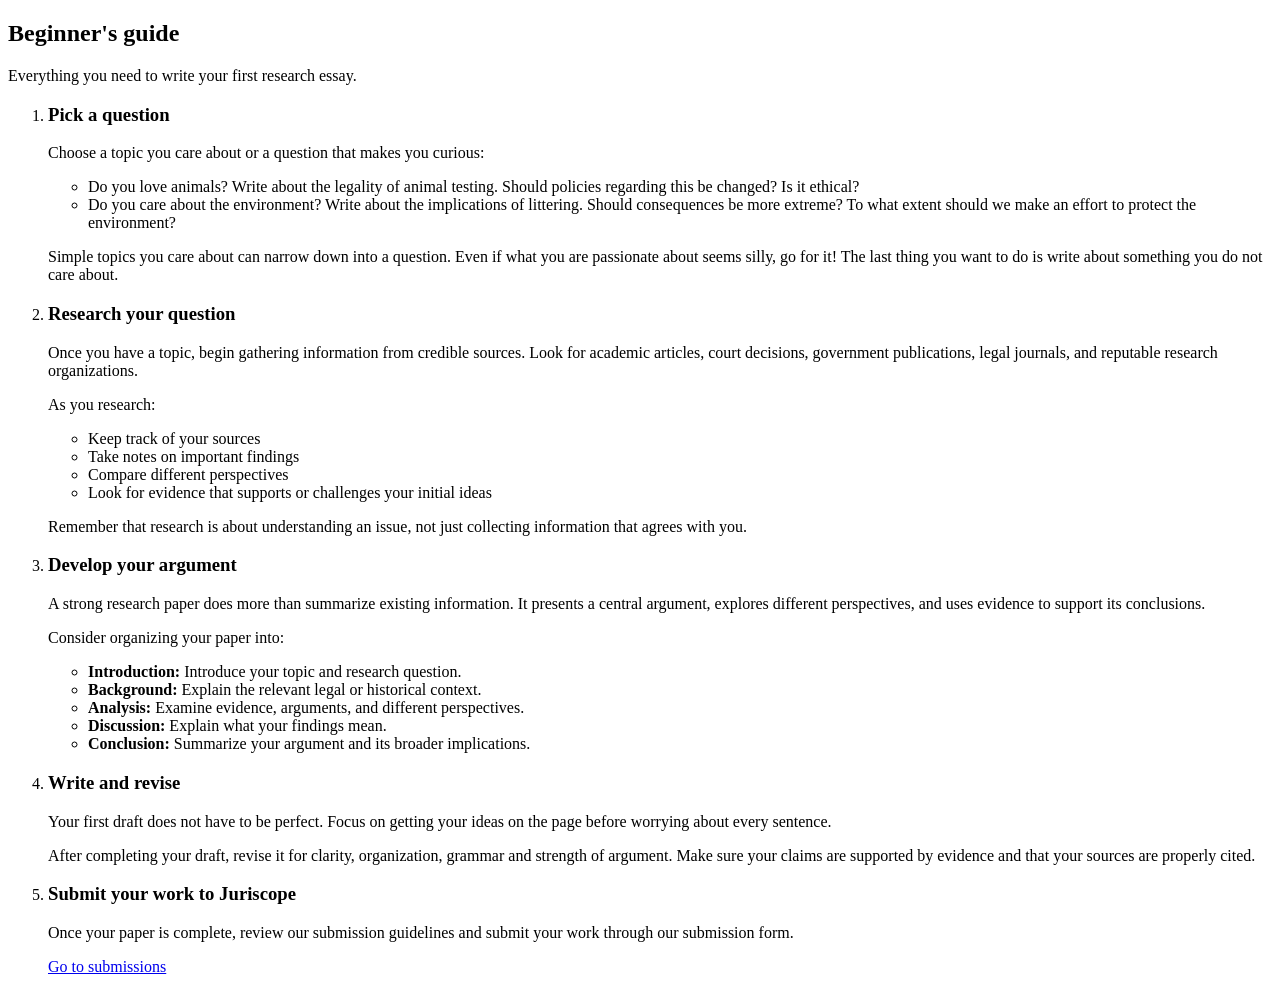
==== guide.html @ 43ff5a68 "Add files via upload" ====
<!DOCTYPE html>
<html lang="en"><head>
<meta charset="UTF-8"><meta name="viewport" content="width=device-width, initial-scale=1">
<title>Beginner's Guide | Juriscope</title>
<link rel="preconnect" href="https://fonts.googleapis.com"><link rel="preconnect" href="https://fonts.gstatic.com" crossorigin>
<link href="https://fonts.googleapis.com/css2?family=Cormorant+Garamond:wght@500;600;700&family=Source+Sans+3:wght@400;600&display=swap" rel="stylesheet">
<link rel="stylesheet" href="css/style.css">
</head><body data-page="guide.html">
<div id="site-header"></div>
<main>
<section class="page-title"><div class="wrap"><h1>Beginner's guide</h1><p>Everything you need to write your first research essay.</p></div></section>
<section class="section"><div class="wrap">
  <ol class="steps">
    <li><h3>Pick a question</h3>
      <p>Choose a topic you care about or a question that makes you curious:</p>
      <ul>
        <li>Do you love animals? Write about the legality of animal testing. Should policies regarding this be changed? Is it ethical?</li>
        <li>Do you care about the environment? Write about the implications of littering. Should consequences be more extreme? To what extent should we make an effort to protect the environment?</li>
      </ul>
      <p>Simple topics you care about can narrow down into a question. Even if what you are passionate about seems silly, go for it! The last thing you want to do is write about something you do not care about.</p></li>
    <li><h3>Research your question</h3>
      <p>Once you have a topic, begin gathering information from credible sources. Look for academic articles, court decisions, government publications, legal journals, and reputable research organizations.</p>
      <p>As you research:</p>
      <ul>
        <li>Keep track of your sources</li>
        <li>Take notes on important findings</li>
        <li>Compare different perspectives</li>
        <li>Look for evidence that supports or challenges your initial ideas</li>
      </ul>
      <p>Remember that research is about understanding an issue, not just collecting information that agrees with you.</p></li>
    <li><h3>Develop your argument</h3>
      <p>A strong research paper does more than summarize existing information. It presents a central argument, explores different perspectives, and uses evidence to support its conclusions.</p>
      <p>Consider organizing your paper into:</p>
      <ul>
        <li><strong>Introduction:</strong> Introduce your topic and research question.</li>
        <li><strong>Background:</strong> Explain the relevant legal or historical context.</li>
        <li><strong>Analysis:</strong> Examine evidence, arguments, and different perspectives.</li>
        <li><strong>Discussion:</strong> Explain what your findings mean.</li>
        <li><strong>Conclusion:</strong> Summarize your argument and its broader implications.</li>
      </ul></li>
    <li><h3>Write and revise</h3>
      <p>Your first draft does not have to be perfect. Focus on getting your ideas on the page before worrying about every sentence.</p>
      <p>After completing your draft, revise it for clarity, organization, grammar and strength of argument. Make sure your claims are supported by evidence and that your sources are properly cited.</p></li>
    <li><h3>Submit your work to Juriscope</h3>
      <p>Once your paper is complete, review our submission guidelines and submit your work through our submission form.</p>
      <a class="btn" href="submit.html">Go to submissions</a></li>
  </ol>
</div></section>
</main>
<div id="site-footer"></div>
<script src="js/script.js"></script>
</body></html>
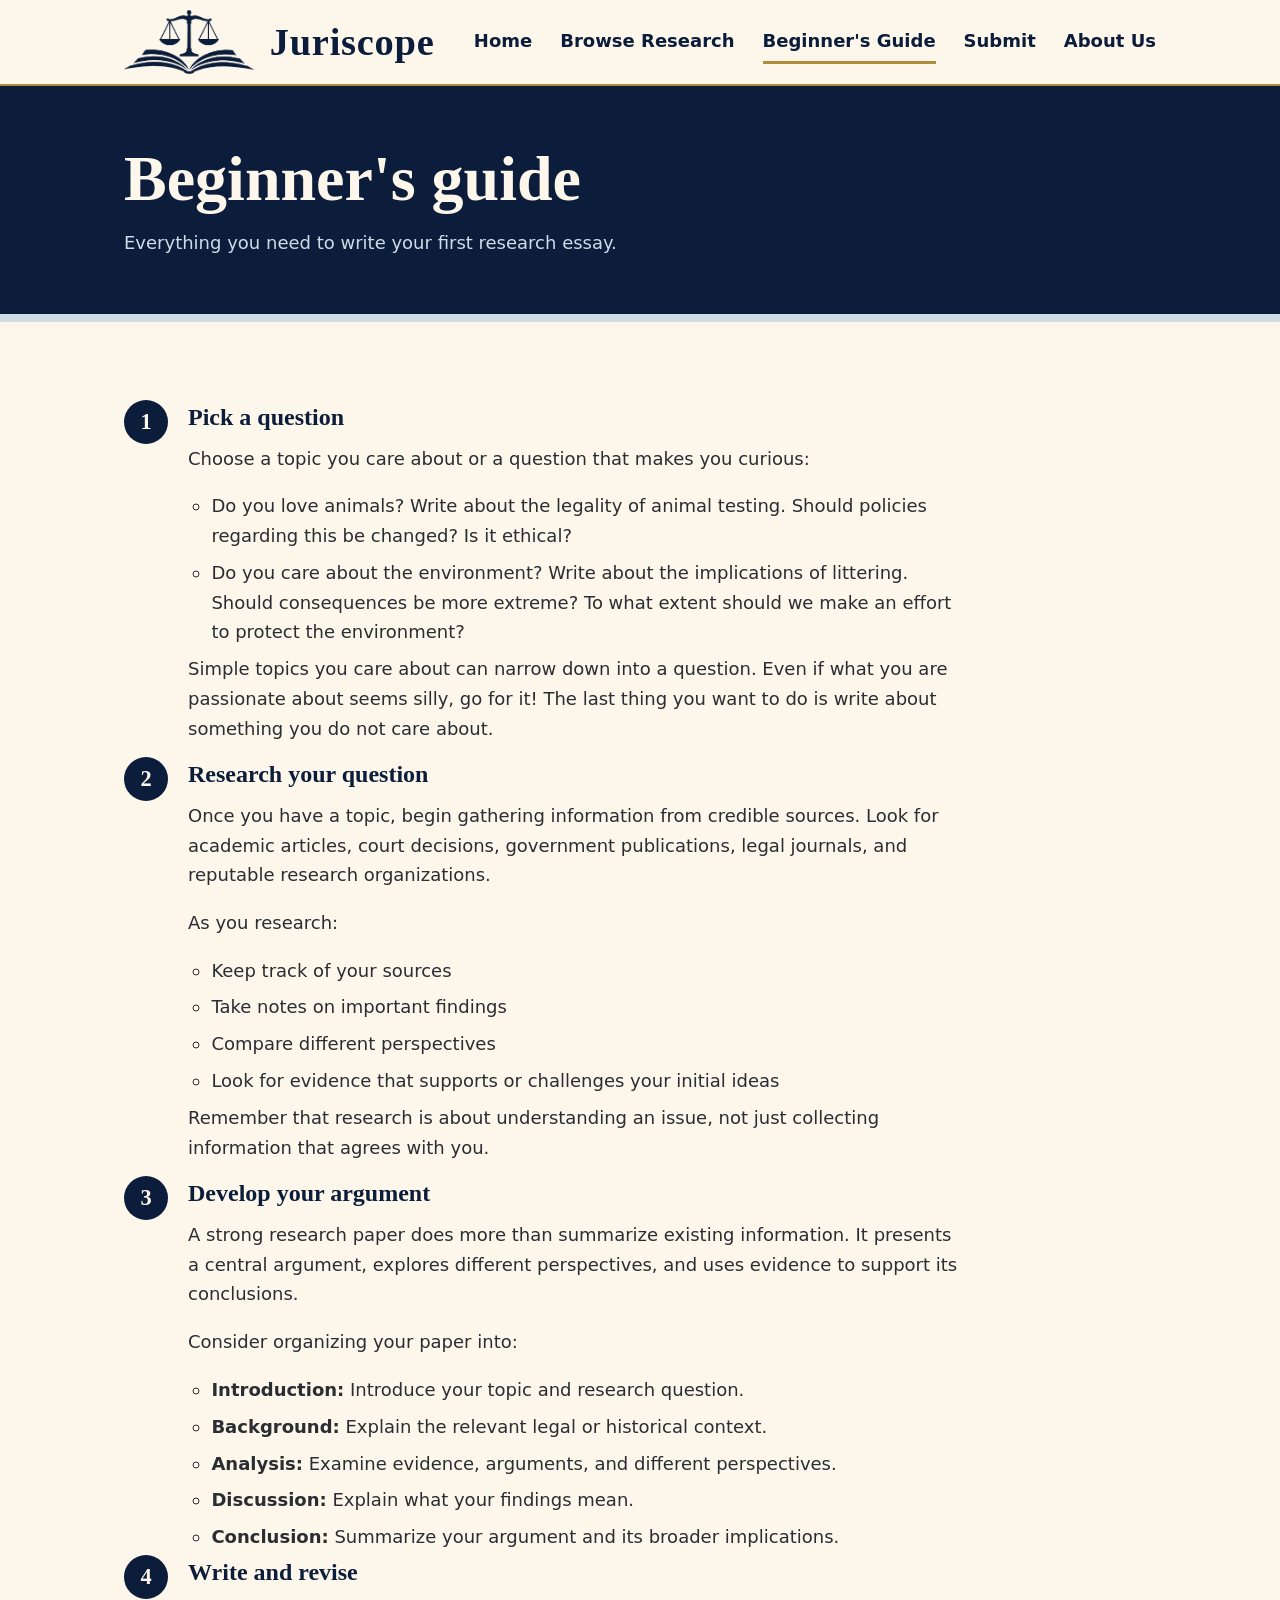
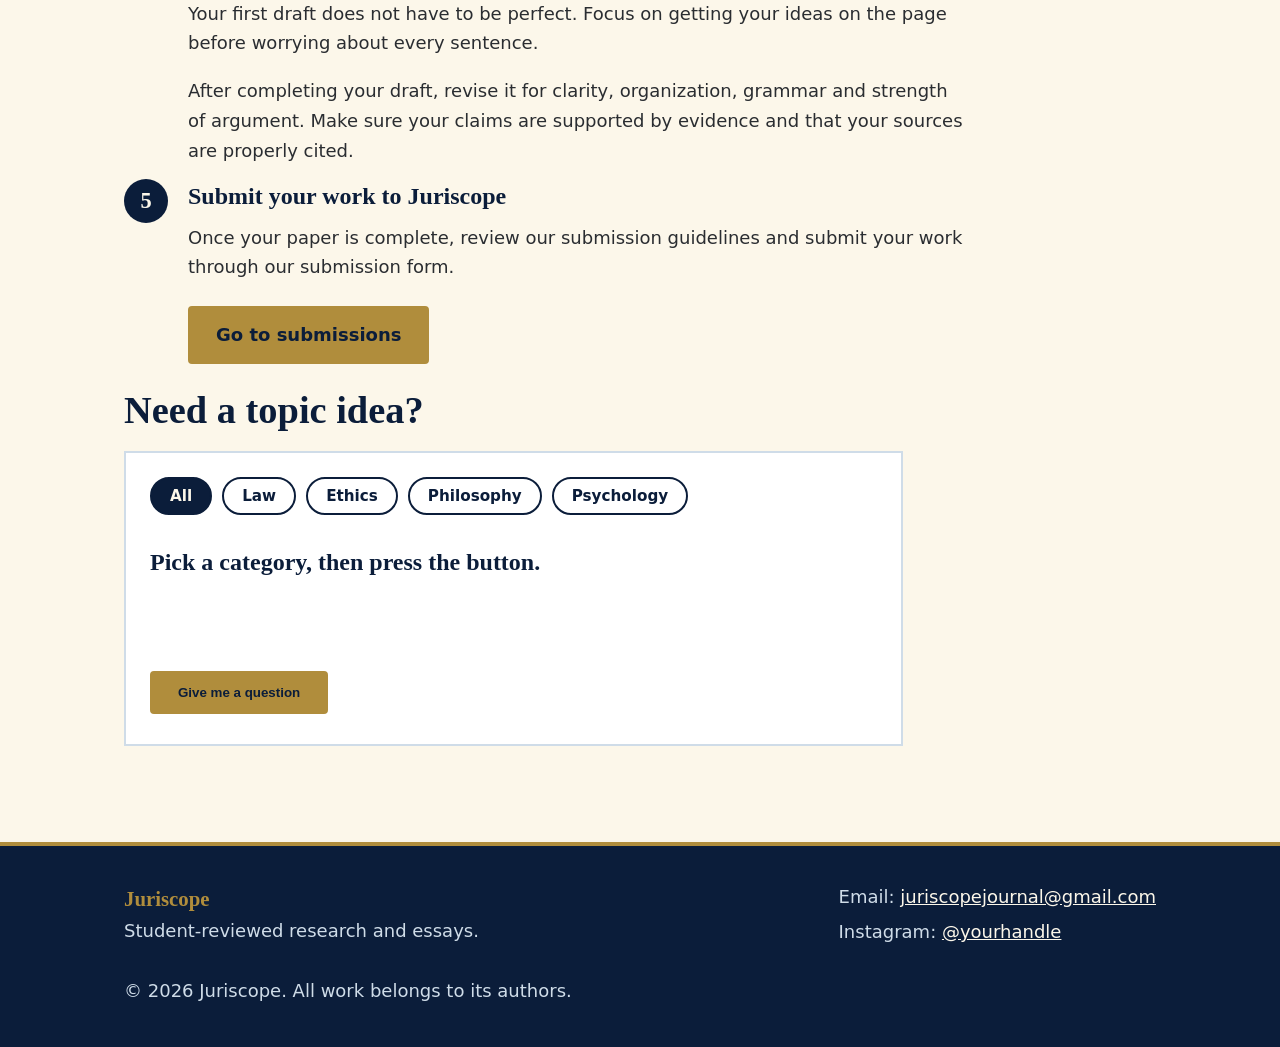
==== commit 5265765e: "Added topic idea generator" ====
--- a/guide.html
+++ b/guide.html
@@ -45,6 +45,18 @@
       <p>Once your paper is complete, review our submission guidelines and submit your work through our submission form.</p>
       <a class="btn" href="submit.html">Go to submissions</a></li>
   </ol>
+  <h2>Need a topic idea?</h2>
+<div class="ideas">
+  <div class="filters" id="idea-filters">
+    <button class="on" data-topic="all">All</button>
+    <button data-topic="law">Law</button>
+    <button data-topic="ethics">Ethics</button>
+    <button data-topic="philosophy">Philosophy</button>
+    <button data-topic="psychology">Psychology</button>
+  </div>
+  <p class="idea-q" id="idea-q" aria-live="polite">Pick a category, then press the button.</p>
+  <button class="btn" id="idea-btn" type="button">Give me a question</button>
+</div>
 </div></section>
 </main>
 <div id="site-footer"></div>
--- a/css/style.css
+++ b/css/style.css
@@ -0,0 +1,136 @@
+/* ===== Juriscope palette: edit colors here ===== */
+:root{
+  --navy:#0B1D3A; --ivory:#FCF7EA; --gold:#B08D3C; --mist:#CFDCE8; --slate:#5A6670; --charcoal:#2A2D31;
+  --serif:"Cormorant Garamond",Georgia,serif; --sans:"Source Sans 3",system-ui,sans-serif;
+}
+*{box-sizing:border-box}
+html{scroll-behavior:smooth}
+body{margin:0;min-height:100vh;display:flex;flex-direction:column;background:var(--ivory);color:var(--charcoal);font:18px/1.65 var(--sans)}
+main{flex:1}
+h1,h2,h3{font-family:var(--serif);color:var(--navy);line-height:1.15;margin:0 0 .5em}
+h1{font-size:clamp(2.4rem,6vw,4rem);font-weight:700}
+h2{font-size:clamp(1.8rem,4vw,2.4rem);font-weight:700}
+h3{font-size:1.5rem;font-weight:600}
+p{margin:0 0 1em;max-width:68ch}
+a{color:var(--navy)}
+:focus-visible{outline:3px solid var(--gold);outline-offset:3px}
+.wrap{max-width:1080px;margin:0 auto;padding:0 24px}
+.section{padding:64px 0}
+
+/* header */
+.site-header{background:var(--ivory);border-bottom:2px solid var(--gold);position:sticky;top:0;z-index:10}
+.site-header .wrap{display:flex;align-items:center;justify-content:space-between;gap:16px}
+.logo{display:flex;align-items:center;gap:16px;text-decoration:none;padding:10px 0}
+.logo img{height:64px;width:auto;display:block}
+.logo span{font:700 2.4rem/1 var(--serif);color:var(--navy);letter-spacing:.02em}
+.nav{display:flex;gap:28px}
+.nav a{text-decoration:none;font-weight:600;color:var(--navy);padding:6px 0;border-bottom:3px solid transparent}
+.nav a:hover,.nav a.active{border-bottom-color:var(--gold)}
+.menu-btn{display:none;background:none;border:2px solid var(--navy);color:var(--navy);font:600 1rem var(--sans);padding:6px 14px;border-radius:4px;cursor:pointer}
+
+/* hero */
+.hero{background:var(--navy);color:var(--ivory);padding:96px 0 88px;border-bottom:8px solid var(--mist)}
+.hero h1{color:var(--ivory);max-width:16ch}
+.hero p{font-size:1.25rem;color:var(--mist);max-width:56ch}
+.page-title{background:var(--navy);padding:56px 0;border-bottom:8px solid var(--mist)}
+.page-title h1{color:var(--ivory);margin:0 0 .2em}
+.page-title p{color:var(--mist);margin:0}
+
+/* buttons */
+.btn{display:inline-block;padding:12px 26px;border-radius:4px;font-weight:600;text-decoration:none;background:var(--gold);color:var(--navy);border:2px solid var(--gold);margin:6px 12px 6px 0}
+.btn:hover{background:var(--ivory);border-color:var(--ivory)}
+body[data-page="submit.html"] .btn:hover{background:var(--mist);border-color:var(--mist)}
+.btn.outline{background:transparent;color:var(--ivory);border-color:var(--mist)}
+.btn.outline:hover{background:var(--mist);color:var(--navy)}
+.band .btn:hover{background:var(--navy);color:var(--ivory);border-color:var(--navy)}
+
+/* content blocks */
+.cols{display:grid;grid-template-columns:repeat(auto-fit,minmax(260px,1fr));gap:40px}
+.cols h3{border-top:3px solid var(--gold);padding-top:14px}
+.band{padding:48px 0;border-top:1px solid var(--mist)}
+.band.alt{background:var(--mist)}
+.band .wrap{display:flex;align-items:center;justify-content:space-between;gap:32px;flex-wrap:wrap}
+.band h2{margin-bottom:.2em}
+.band p{margin:0}
+
+/* research */
+.filters{display:flex;flex-wrap:wrap;gap:10px;margin-bottom:32px}
+.filters button{font:600 .95rem var(--sans);padding:8px 18px;border:2px solid var(--navy);background:transparent;color:var(--navy);border-radius:999px;cursor:pointer}
+.filters button.on{background:var(--navy);color:var(--ivory)}
+.essay{padding:24px 0 24px 20px;border-left:4px solid var(--gold);margin-bottom:28px}
+.essay[hidden]{display:none}
+.essay h3{margin-bottom:.15em}
+.essay .meta{color:var(--slate);font-size:.95rem;margin-bottom:.6em}
+
+/* guide + forms */
+.steps{counter-reset:s;list-style:none;padding:0}
+.steps li{counter-increment:s;padding-left:64px;position:relative;margin-bottom:32px}
+.steps li::before{content:counter(s);position:absolute;left:0;top:-4px;width:44px;height:44px;border-radius:50%;background:var(--navy);color:var(--ivory);font:700 1.4rem var(--serif);display:grid;place-items:center}
+.form-box{border:2px solid var(--mist);background:#fff;padding:12px;min-height:400px}
+.form-box iframe{width:100%;height:700px;border:0}
+
+/* essay reading page + lists */
+.essay-text{max-width:720px;margin:0 auto;font-size:1.15rem;line-height:1.85}
+.essay-text p{max-width:none;margin-bottom:1.3em}
+.essay-text h2{margin-top:2em}
+.refs{list-style:none;padding:0;font-size:.95rem;line-height:1.6;color:var(--slate)}
+.refs li{padding-left:2em;text-indent:-2em;margin-bottom:.9em;overflow-wrap:anywhere}
+.back{display:inline-block;margin-bottom:28px;font-weight:600}
+.section ul{max-width:68ch;padding-left:1.3em}
+.section li{margin-bottom:.4em}
+.steps li ul li{padding-left:0;counter-increment:none;margin-bottom:.4em}
+.steps li ul li::before{content:none}
+.empty{color:var(--slate)}
+
+/* footer */
+.site-footer{background:var(--navy);color:var(--mist);padding:36px 0;border-top:4px solid var(--gold)}
+.site-footer .wrap{display:flex;justify-content:space-between;gap:24px;flex-wrap:wrap}
+.site-footer a{color:var(--ivory)}
+.site-footer p{margin:0 0 .3em}
+.site-footer strong{color:var(--gold);font-family:var(--serif);font-size:1.3rem}
+
+@media(max-width:760px){
+  .menu-btn{display:block}
+  .nav{display:none;position:absolute;top:100%;left:0;right:0;background:var(--ivory);flex-direction:column;gap:0;padding:8px 24px 16px;border-bottom:2px solid var(--gold)}
+  .nav.open{display:flex}
+  .nav a{padding:12px 0}
+  .logo img{height:44px}
+  .logo span{font-size:1.7rem}
+  .logo{gap:10px}
+}
+
+/* ===== Motion ===== */
+.hover-lift,.btn,.essay{transition:transform .25s ease,background .25s ease,color .25s ease,border-color .25s ease}
+.btn:hover{transform:translateY(-2px)}
+.essay:hover{transform:translateX(6px)}
+.nav a{transition:border-color .25s ease}
+
+@media(prefers-reduced-motion:no-preference){
+  /* page enter / leave */
+ 
+ .hero h1{animation:rise .9s .1s cubic-bezier(.2,.7,.2,1) both}
+.hero p{animation:rise .9s .3s cubic-bezier(.2,.7,.2,1) both}
+.hero .btn{animation:rise .9s .5s cubic-bezier(.2,.7,.2,1) both}
+  .page-title h1{animation:rise .9s .1s cubic-bezier(.2,.7,.2,1) both}
+.page-title p{animation:rise .9s .3s cubic-bezier(.2,.7,.2,1) both}
+@keyframes rise{from{opacity:0;transform:translateY(24px)}to{opacity:1;transform:none}}
+ 
+
+  /* hero: staggered entrance plus slow drifting light */
+  .hero{position:relative;overflow:hidden}
+  .hero .wrap{position:relative;z-index:1}
+
+  .hero::before,.hero::after{content:"";position:absolute;border-radius:50%;filter:blur(70px);opacity:.28;pointer-events:none}
+  .hero::before{width:480px;height:480px;background:var(--mist);right:-120px;top:-160px;animation:drift 18s ease-in-out infinite alternate}
+  .hero::after{width:380px;height:380px;background:var(--gold);right:20%;bottom:-220px;opacity:.18;animation:drift 22s ease-in-out infinite alternate-reverse}
+  @keyframes drift{from{transform:translate(0,0)}to{transform:translate(-70px,50px)}}
+
+  /* scroll reveal (class added by script.js) */
+  .reveal{opacity:0;transform:translateY(22px);transition:opacity .7s ease,transform .7s cubic-bezier(.2,.7,.2,1)}
+  .reveal.in{opacity:1;transform:none}
+  .essay.reveal.in:hover{transform:translateX(6px)}
+  .cols > .reveal:nth-child(2){transition-delay:.12s}
+  .cols > .reveal:nth-child(3){transition-delay:.24s}
+}
+.ideas{border:2px solid var(--mist);background:#fff;padding:24px;margin-bottom:32px;max-width:68ch}
+.idea-q{font:600 1.5rem/1.3 var(--serif);color:var(--navy);min-height:3.9em;margin:0 0 1em}
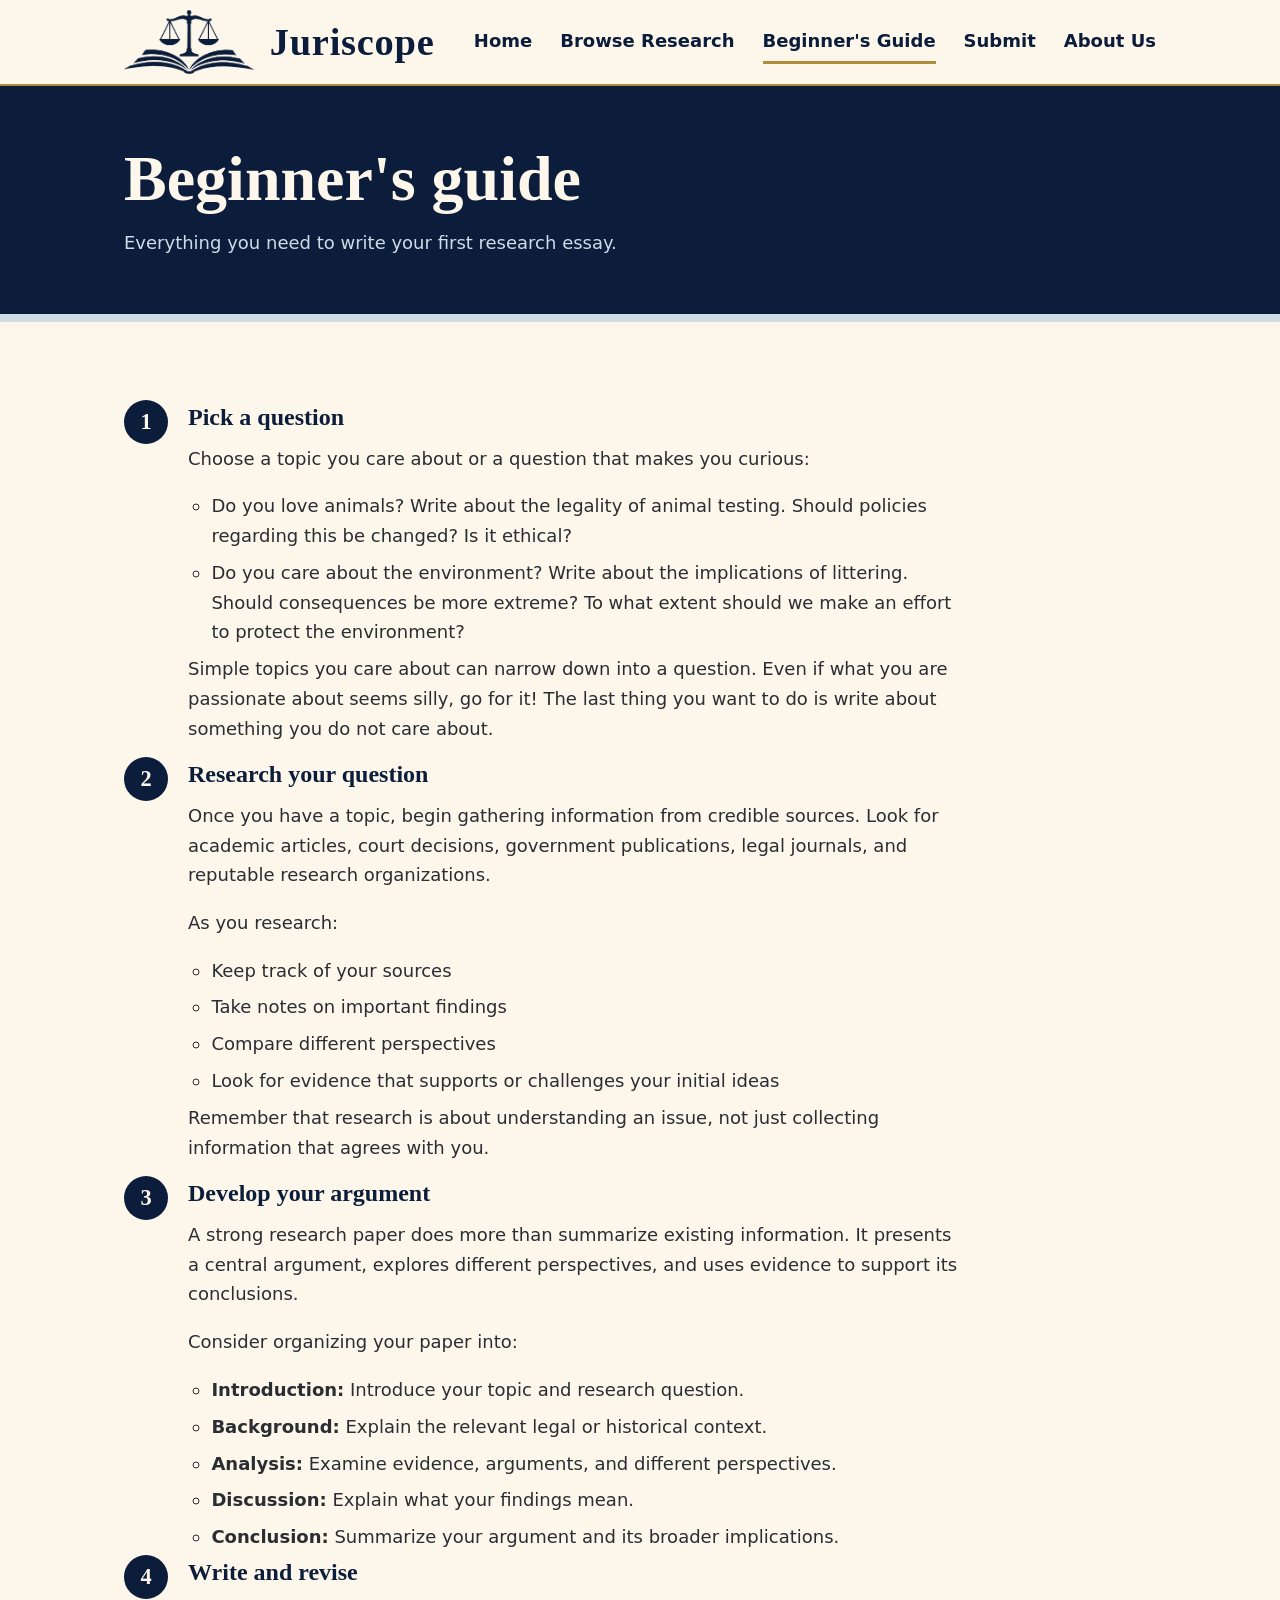
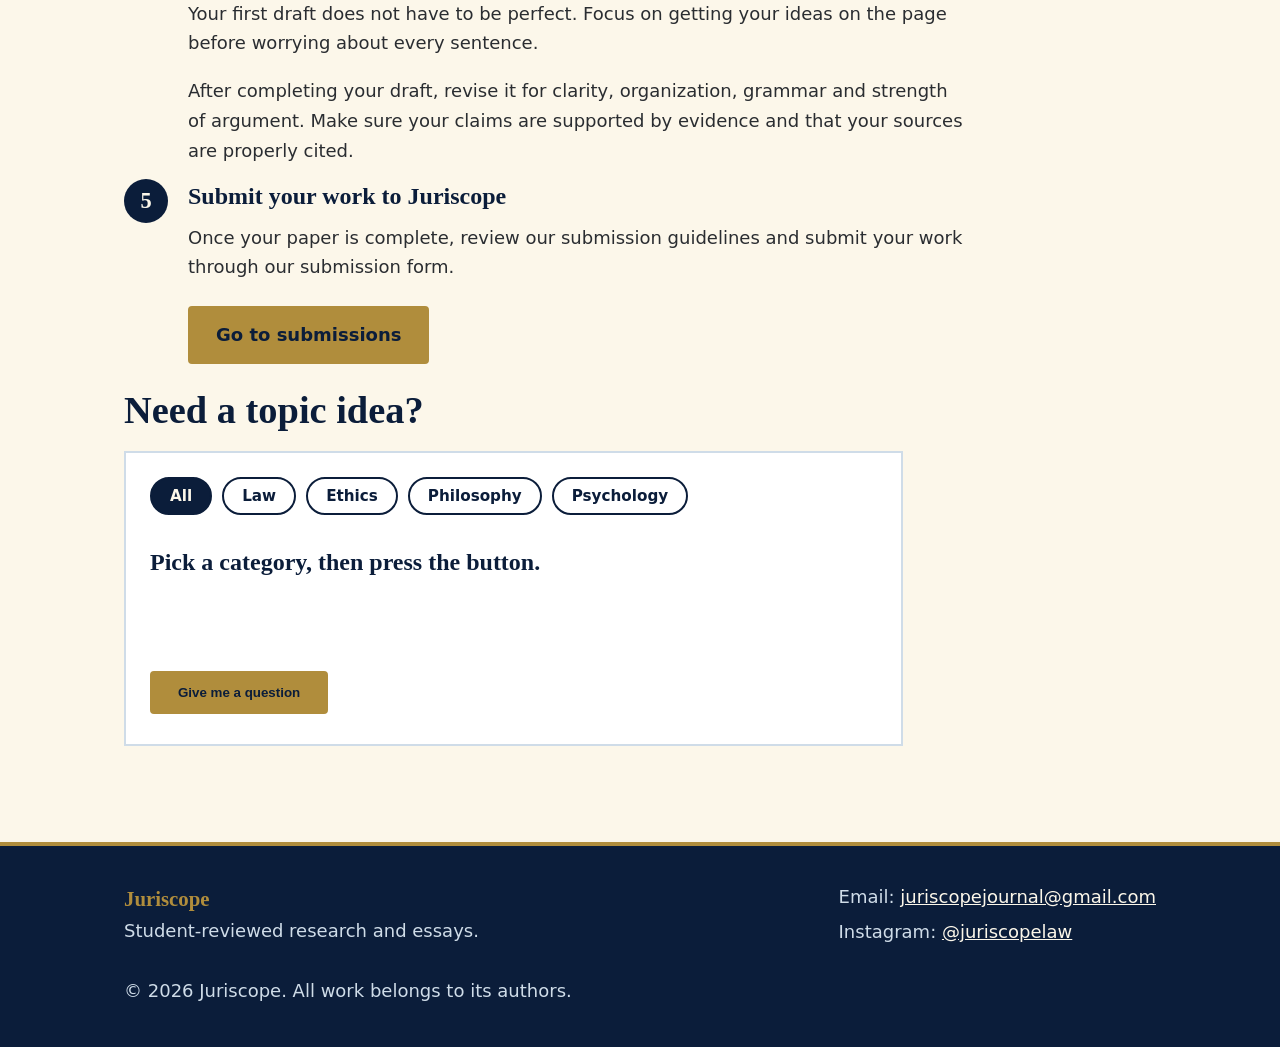
==== commit 1c7d506c: "Update guide.html" ====
--- a/guide.html
+++ b/guide.html
@@ -5,6 +5,9 @@
 <link rel="preconnect" href="https://fonts.googleapis.com"><link rel="preconnect" href="https://fonts.gstatic.com" crossorigin>
 <link href="https://fonts.googleapis.com/css2?family=Cormorant+Garamond:wght@500;600;700&family=Source+Sans+3:wght@400;600&display=swap" rel="stylesheet">
 <link rel="stylesheet" href="css/style.css">
+  <style>
+  .btn:hover{background:var(--mist)!important;border-color:var(--mist)!important;color:var(--navy)!important}
+</style>
 </head><body data-page="guide.html">
 <div id="site-header"></div>
 <main>
